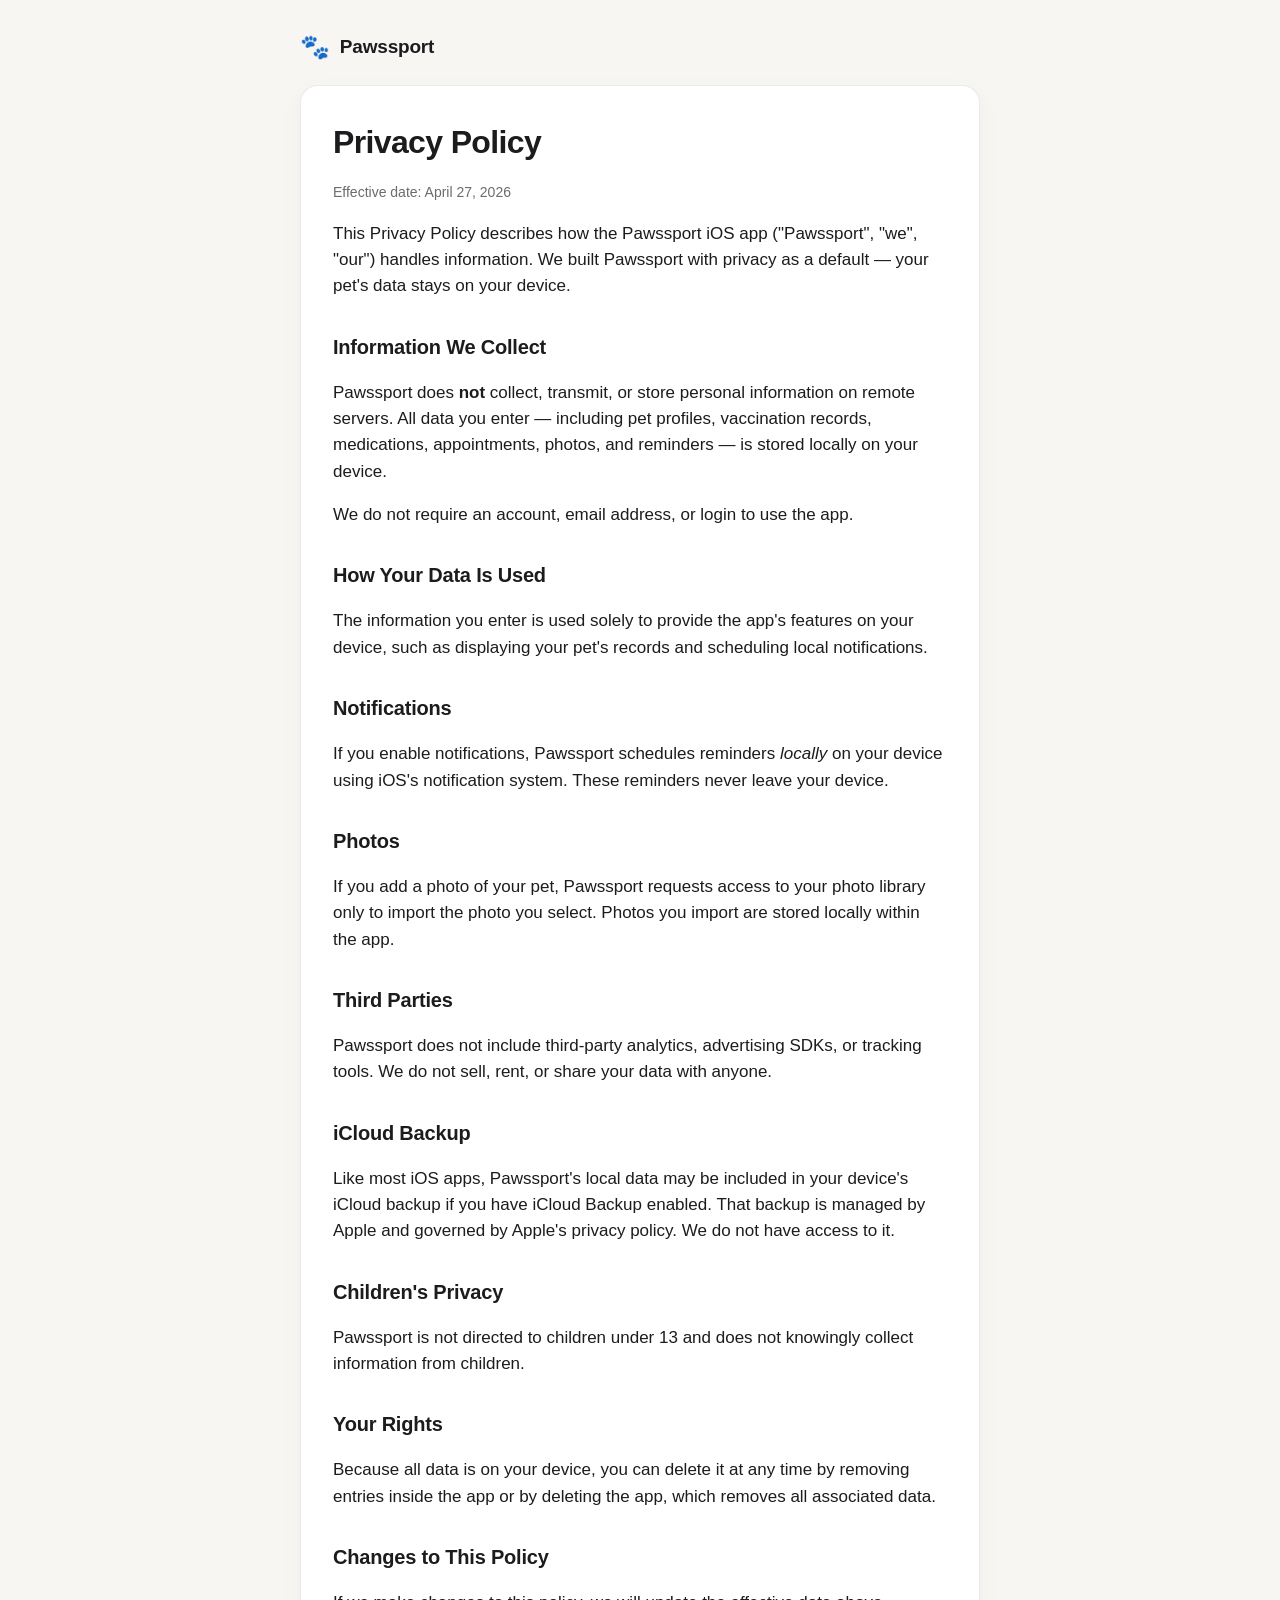
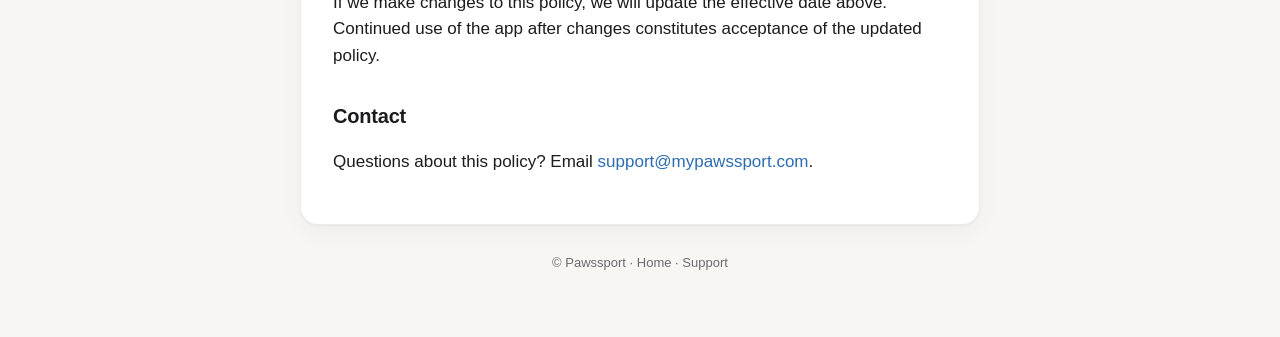
==== privacy/index.html @ cc6ce4c4 "Create index.html" ====
<!doctype html>
<html lang="en">
<head>
  <meta charset="utf-8" />
  <meta name="viewport" content="width=device-width, initial-scale=1" />
  <title>Privacy Policy · Pawssport</title>
  <meta name="description" content="Pawssport Privacy Policy — what we collect, how we use it, and your rights." />
  <link rel="stylesheet" href="../styles.css" />
</head>
<body>
  <div class="wrap">
    <header class="site">
      <a class="brand" href="../"><span class="paw">🐾</span> Pawssport</a>
    </header>

    <main class="card">
      <h1>Privacy Policy</h1>
      <p class="muted small">Effective date: April 27, 2026</p>

      <p>This Privacy Policy describes how the Pawssport iOS app ("Pawssport", "we", "our") handles information. We built Pawssport with privacy as a default — your pet's data stays on your device.</p>

      <h2>Information We Collect</h2>
      <p>Pawssport does <strong>not</strong> collect, transmit, or store personal information on remote servers. All data you enter — including pet profiles, vaccination records, medications, appointments, photos, and reminders — is stored locally on your device.</p>
      <p>We do not require an account, email address, or login to use the app.</p>

      <h2>How Your Data Is Used</h2>
      <p>The information you enter is used solely to provide the app's features on your device, such as displaying your pet's records and scheduling local notifications.</p>

      <h2>Notifications</h2>
      <p>If you enable notifications, Pawssport schedules reminders <em>locally</em> on your device using iOS's notification system. These reminders never leave your device.</p>

      <h2>Photos</h2>
      <p>If you add a photo of your pet, Pawssport requests access to your photo library only to import the photo you select. Photos you import are stored locally within the app.</p>

      <h2>Third Parties</h2>
      <p>Pawssport does not include third-party analytics, advertising SDKs, or tracking tools. We do not sell, rent, or share your data with anyone.</p>

      <h2>iCloud Backup</h2>
      <p>Like most iOS apps, Pawssport's local data may be included in your device's iCloud backup if you have iCloud Backup enabled. That backup is managed by Apple and governed by Apple's privacy policy. We do not have access to it.</p>

      <h2>Children's Privacy</h2>
      <p>Pawssport is not directed to children under 13 and does not knowingly collect information from children.</p>

      <h2>Your Rights</h2>
      <p>Because all data is on your device, you can delete it at any time by removing entries inside the app or by deleting the app, which removes all associated data.</p>

      <h2>Changes to This Policy</h2>
      <p>If we make changes to this policy, we will update the effective date above. Continued use of the app after changes constitutes acceptance of the updated policy.</p>

      <h2>Contact</h2>
      <p>Questions about this policy? Email <a href="mailto:support@mypawssport.com">support@mypawssport.com</a>.</p>
    </main>

    <footer class="site">
      © Pawssport · <a href="../">Home</a> · <a href="../support/">Support</a>
    </footer>
  </div>
</body>
</html>
---- styles.css ----
:root {
  --bg: #f7f6f3;
  --card: #ffffff;
  --text: #1c1c1e;
  --muted: #6b6b70;
  --accent: #2b6cb0;
  --border: rgba(0, 0, 0, 0.08);
  --shadow: 0 1px 2px rgba(0,0,0,0.04), 0 8px 24px rgba(0,0,0,0.04);
}

@media (prefers-color-scheme: dark) {
  :root {
    --bg: #0f0f10;
    --card: #1a1a1c;
    --text: #f2f2f5;
    --muted: #9a9aa0;
    --accent: #6aa8e8;
    --border: rgba(255, 255, 255, 0.08);
    --shadow: 0 1px 2px rgba(0,0,0,0.4), 0 8px 24px rgba(0,0,0,0.3);
  }
}

* { box-sizing: border-box; }

html, body {
  margin: 0;
  padding: 0;
  background: var(--bg);
  color: var(--text);
  font-family: -apple-system, BlinkMacSystemFont, "SF Pro Text", "SF Pro Display", "Helvetica Neue", Helvetica, Arial, sans-serif;
  font-size: 17px;
  line-height: 1.55;
  -webkit-font-smoothing: antialiased;
  -moz-osx-font-smoothing: grayscale;
}

.wrap {
  max-width: 720px;
  margin: 0 auto;
  padding: 32px 20px 64px;
}

header.site {
  display: flex;
  align-items: center;
  gap: 10px;
  margin-bottom: 24px;
}

header.site a.brand {
  display: inline-flex;
  align-items: center;
  gap: 10px;
  text-decoration: none;
  color: var(--text);
  font-weight: 700;
  font-size: 19px;
  letter-spacing: -0.01em;
}

header.site .paw {
  font-size: 24px;
  line-height: 1;
}

main.card {
  background: var(--card);
  border: 1px solid var(--border);
  border-radius: 18px;
  box-shadow: var(--shadow);
  padding: 32px;
}

h1 {
  font-size: 32px;
  letter-spacing: -0.02em;
  margin: 0 0 8px;
  font-weight: 700;
}

h2 {
  font-size: 20px;
  letter-spacing: -0.01em;
  margin: 32px 0 8px;
  font-weight: 600;
}

p, li { color: var(--text); }

.muted { color: var(--muted); }
.small { font-size: 14px; }

a { color: var(--accent); text-decoration: none; }
a:hover { text-decoration: underline; }

ul { padding-left: 20px; }
li { margin: 6px 0; }

.hero-actions {
  display: flex;
  flex-wrap: wrap;
  gap: 10px;
  margin-top: 20px;
}

.btn {
  display: inline-block;
  padding: 10px 16px;
  border-radius: 12px;
  background: var(--accent);
  color: #fff !important;
  font-weight: 600;
  font-size: 15px;
}
.btn.secondary {
  background: transparent;
  color: var(--text) !important;
  border: 1px solid var(--border);
}
.btn:hover { text-decoration: none; opacity: 0.92; }

footer.site {
  margin-top: 28px;
  text-align: center;
  color: var(--muted);
  font-size: 13px;
}

footer.site a { color: var(--muted); }

hr.soft {
  border: none;
  border-top: 1px solid var(--border);
  margin: 28px 0;
}
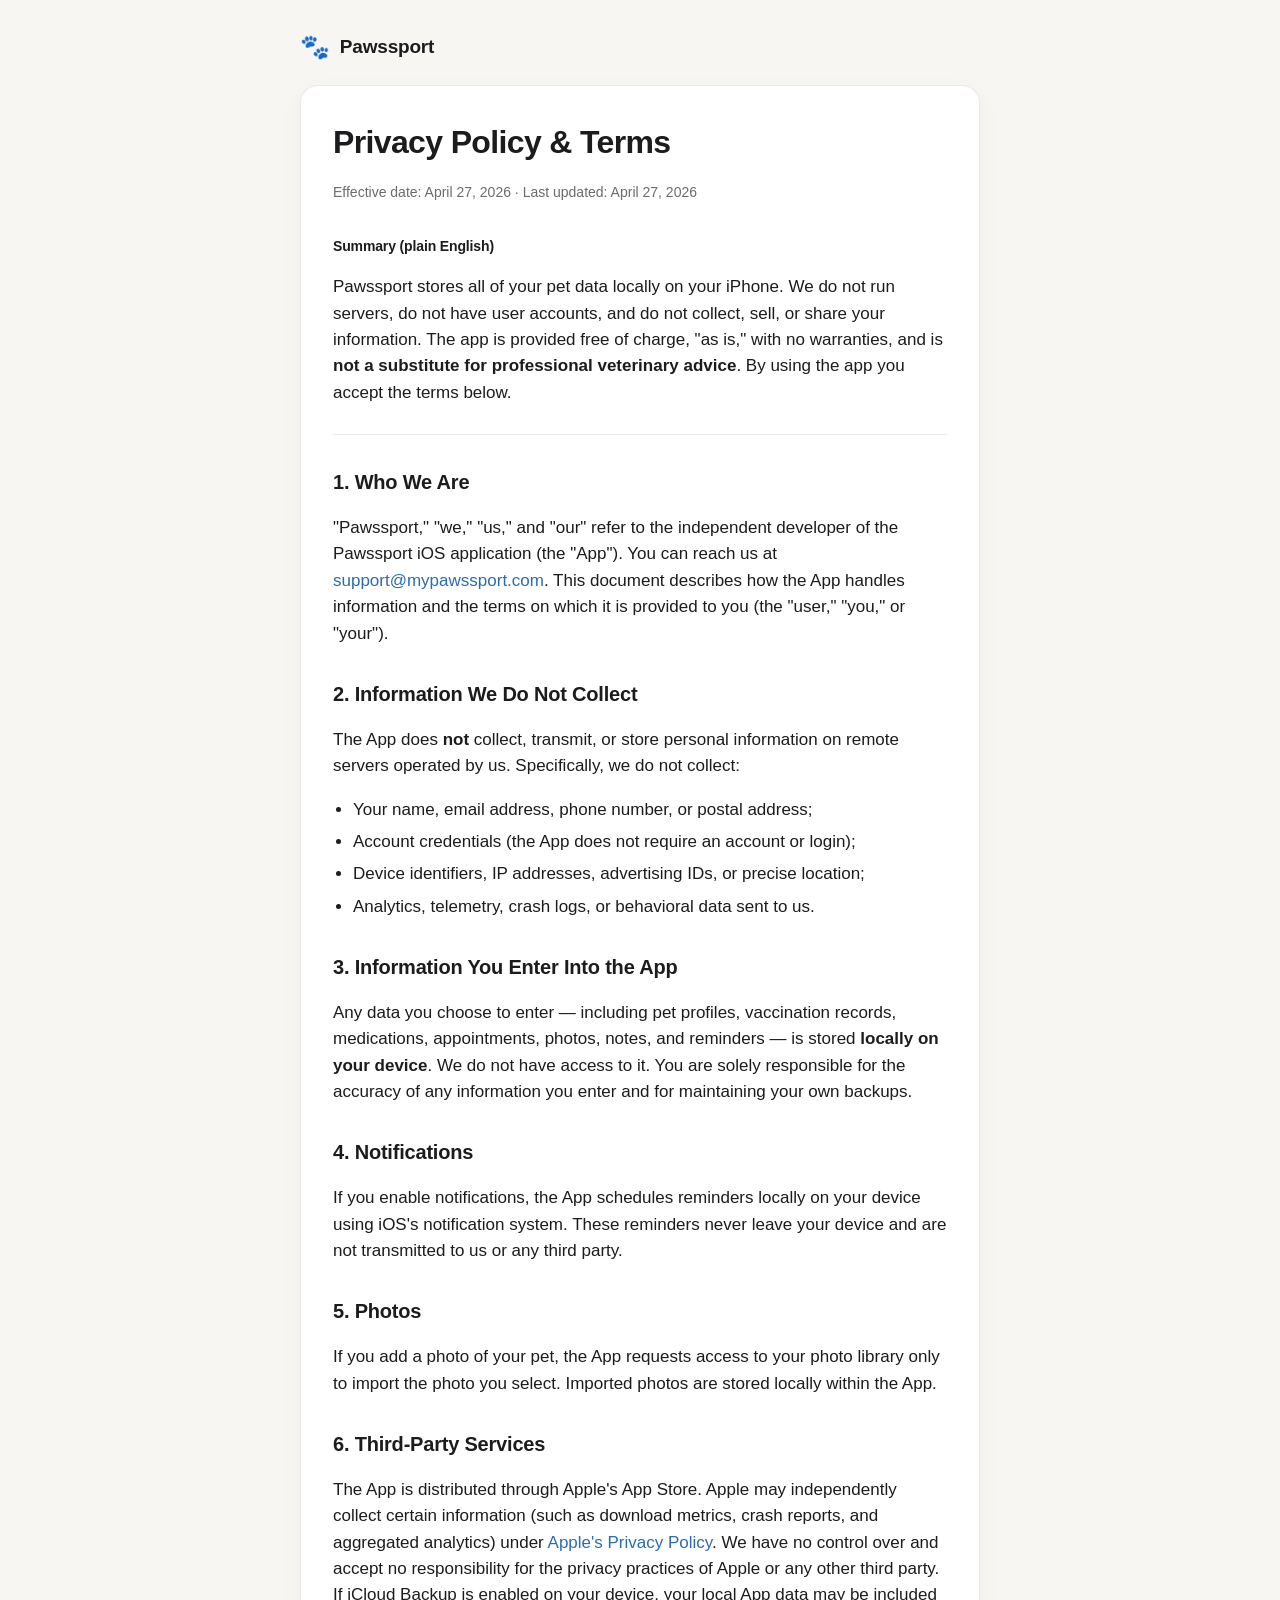
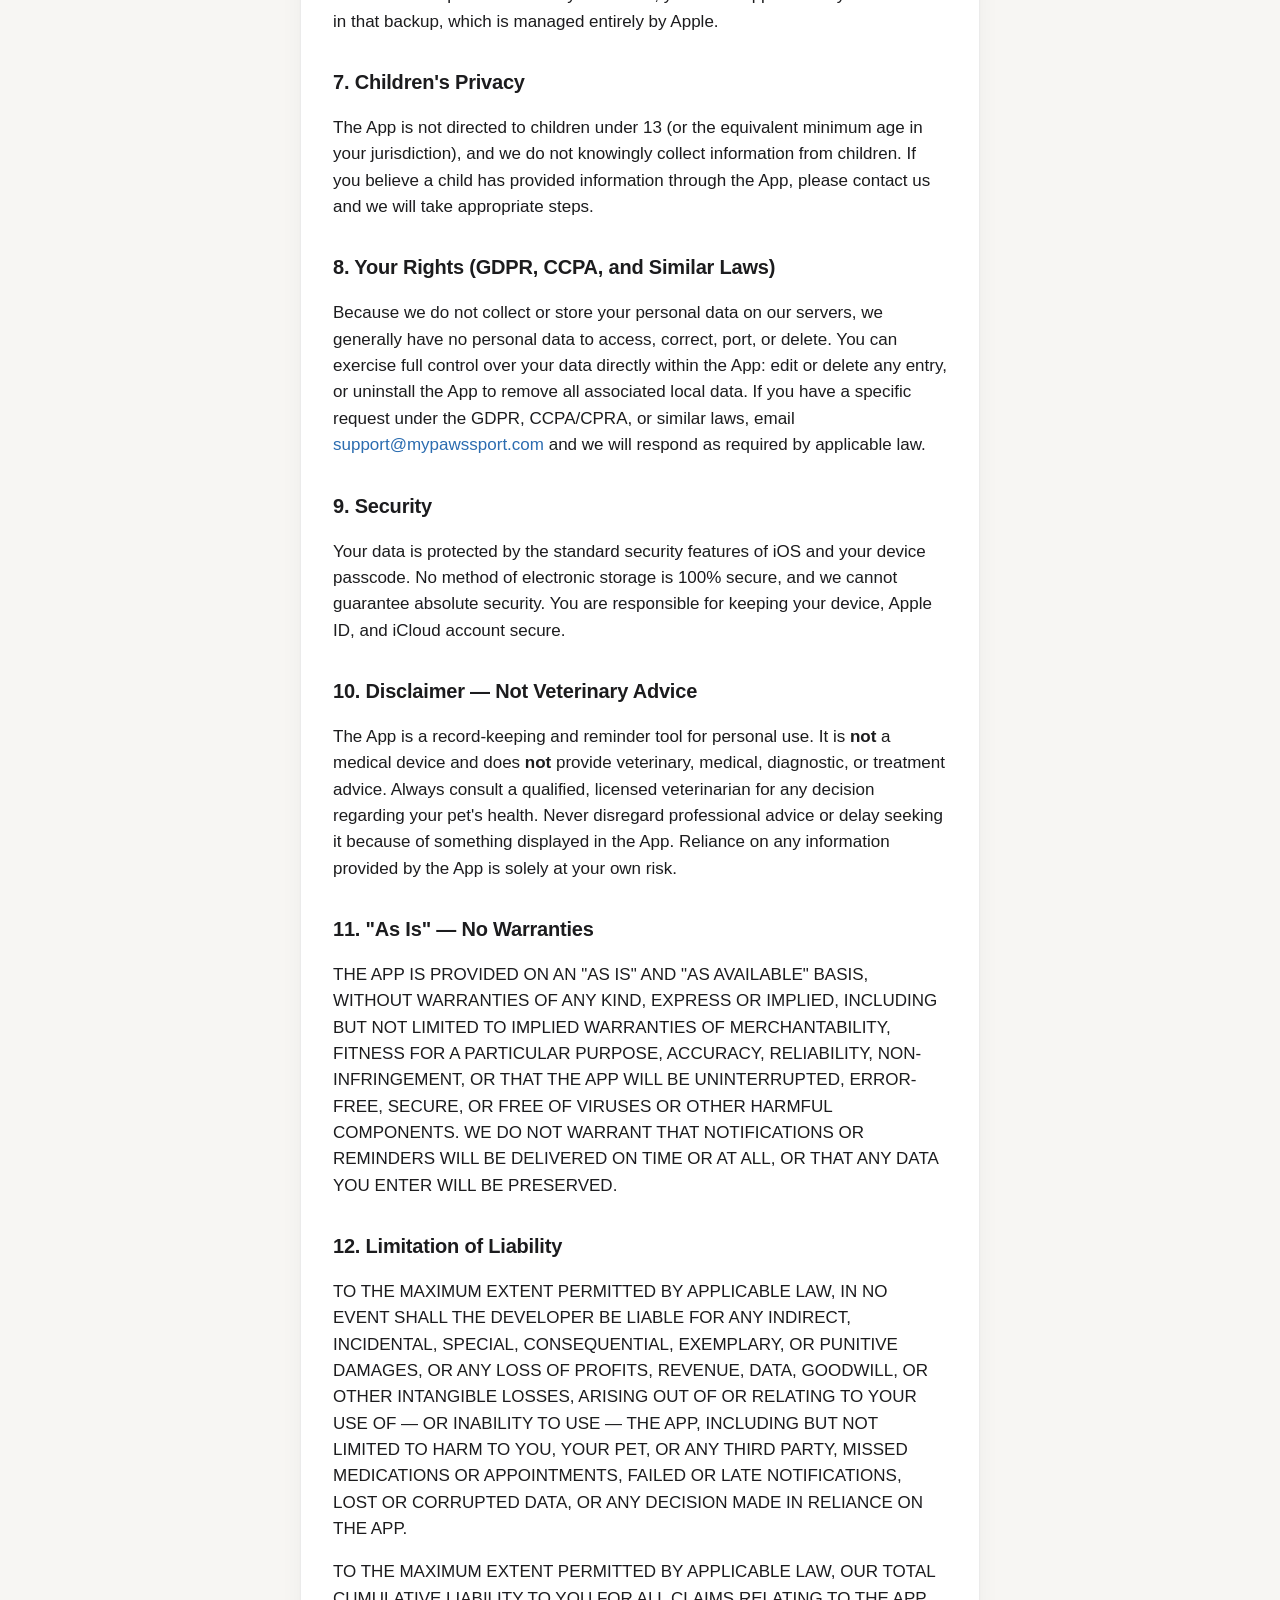
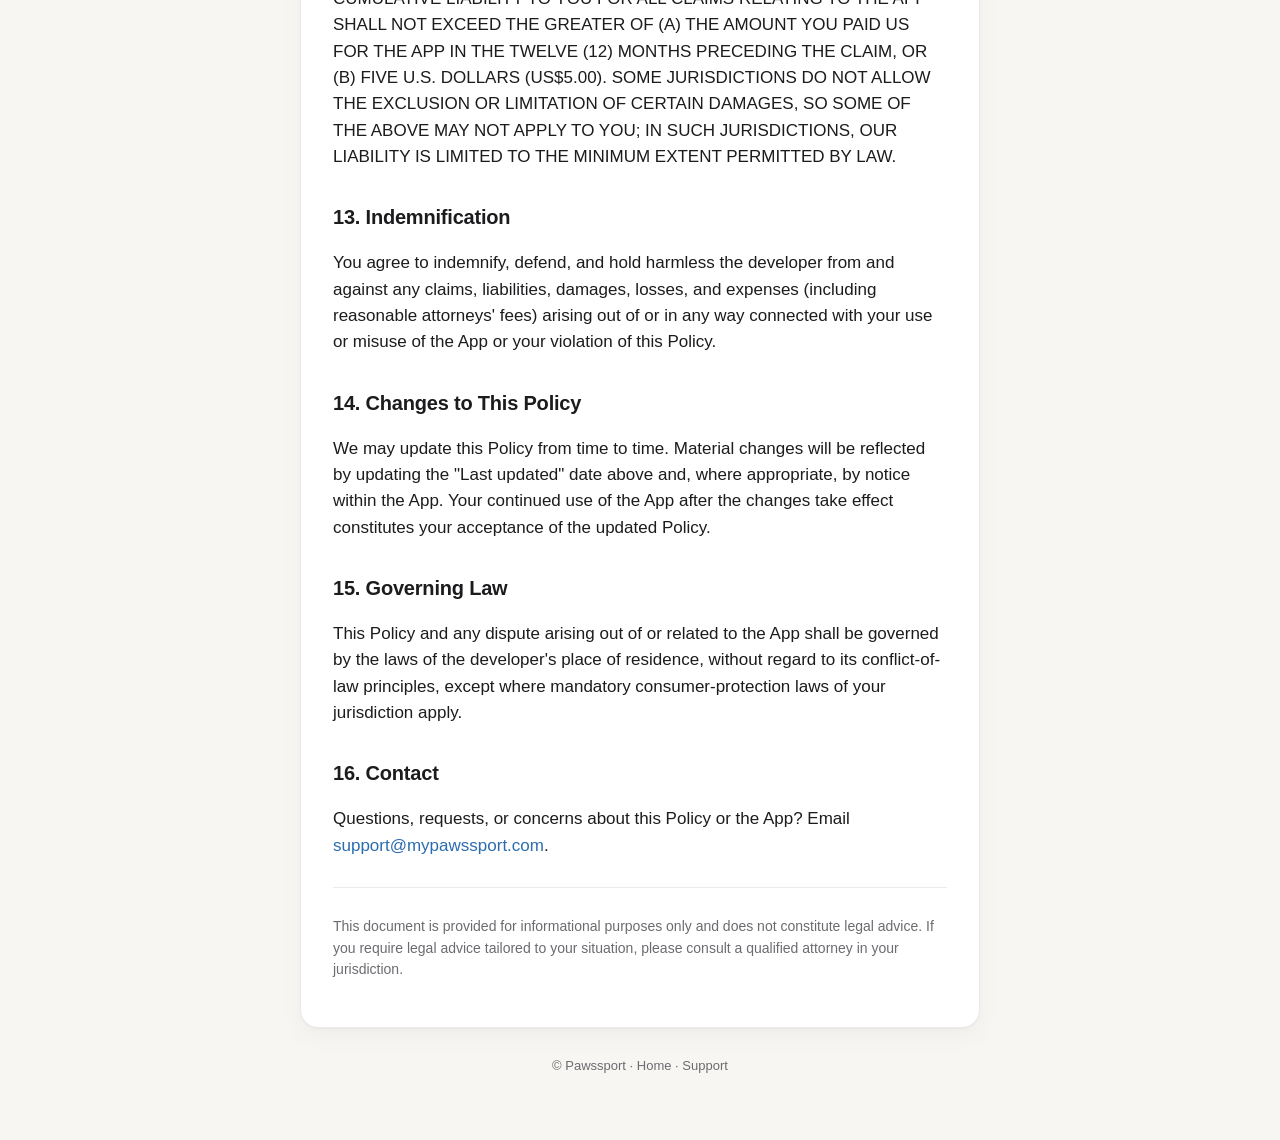
==== commit 2bb59d18: "Update index.html" ====
--- a/privacy/index.html
+++ b/privacy/index.html
@@ -4,7 +4,7 @@
   <meta charset="utf-8" />
   <meta name="viewport" content="width=device-width, initial-scale=1" />
   <title>Privacy Policy · Pawssport</title>
-  <meta name="description" content="Pawssport Privacy Policy — what we collect, how we use it, and your rights." />
+  <meta name="description" content="Pawssport Privacy Policy — what we collect, how we use it, your rights, and important legal disclaimers." />
   <link rel="stylesheet" href="../styles.css" />
 </head>
 <body>
@@ -14,41 +14,71 @@
     </header>
 
     <main class="card">
-      <h1>Privacy Policy</h1>
-      <p class="muted small">Effective date: April 27, 2026</p>
+      <h1>Privacy Policy &amp; Terms</h1>
+      <p class="muted small">Effective date: April 27, 2026 · Last updated: April 27, 2026</p>
 
-      <p>This Privacy Policy describes how the Pawssport iOS app ("Pawssport", "we", "our") handles information. We built Pawssport with privacy as a default — your pet's data stays on your device.</p>
+      <h2 class="small">Summary (plain English)</h2>
+      <p>Pawssport stores all of your pet data locally on your iPhone. We do not run servers, do not have user accounts, and do not collect, sell, or share your information. The app is provided free of charge, "as is," with no warranties, and is <strong>not a substitute for professional veterinary advice</strong>. By using the app you accept the terms below.</p>
 
-      <h2>Information We Collect</h2>
-      <p>Pawssport does <strong>not</strong> collect, transmit, or store personal information on remote servers. All data you enter — including pet profiles, vaccination records, medications, appointments, photos, and reminders — is stored locally on your device.</p>
-      <p>We do not require an account, email address, or login to use the app.</p>
+      <hr class="soft" />
 
-      <h2>How Your Data Is Used</h2>
-      <p>The information you enter is used solely to provide the app's features on your device, such as displaying your pet's records and scheduling local notifications.</p>
+      <h2>1. Who We Are</h2>
+      <p>"Pawssport," "we," "us," and "our" refer to the independent developer of the Pawssport iOS application (the "App"). You can reach us at <a href="mailto:support@mypawssport.com">support@mypawssport.com</a>. This document describes how the App handles information and the terms on which it is provided to you (the "user," "you," or "your").</p>
 
-      <h2>Notifications</h2>
-      <p>If you enable notifications, Pawssport schedules reminders <em>locally</em> on your device using iOS's notification system. These reminders never leave your device.</p>
+      <h2>2. Information We Do Not Collect</h2>
+      <p>The App does <strong>not</strong> collect, transmit, or store personal information on remote servers operated by us. Specifically, we do not collect:</p>
+      <ul>
+        <li>Your name, email address, phone number, or postal address;</li>
+        <li>Account credentials (the App does not require an account or login);</li>
+        <li>Device identifiers, IP addresses, advertising IDs, or precise location;</li>
+        <li>Analytics, telemetry, crash logs, or behavioral data sent to us.</li>
+      </ul>
 
-      <h2>Photos</h2>
-      <p>If you add a photo of your pet, Pawssport requests access to your photo library only to import the photo you select. Photos you import are stored locally within the app.</p>
+      <h2>3. Information You Enter Into the App</h2>
+      <p>Any data you choose to enter — including pet profiles, vaccination records, medications, appointments, photos, notes, and reminders — is stored <strong>locally on your device</strong>. We do not have access to it. You are solely responsible for the accuracy of any information you enter and for maintaining your own backups.</p>
 
-      <h2>Third Parties</h2>
-      <p>Pawssport does not include third-party analytics, advertising SDKs, or tracking tools. We do not sell, rent, or share your data with anyone.</p>
+      <h2>4. Notifications</h2>
+      <p>If you enable notifications, the App schedules reminders locally on your device using iOS's notification system. These reminders never leave your device and are not transmitted to us or any third party.</p>
 
-      <h2>iCloud Backup</h2>
-      <p>Like most iOS apps, Pawssport's local data may be included in your device's iCloud backup if you have iCloud Backup enabled. That backup is managed by Apple and governed by Apple's privacy policy. We do not have access to it.</p>
+      <h2>5. Photos</h2>
+      <p>If you add a photo of your pet, the App requests access to your photo library only to import the photo you select. Imported photos are stored locally within the App.</p>
 
-      <h2>Children's Privacy</h2>
-      <p>Pawssport is not directed to children under 13 and does not knowingly collect information from children.</p>
+      <h2>6. Third-Party Services</h2>
+      <p>The App is distributed through Apple's App Store. Apple may independently collect certain information (such as download metrics, crash reports, and aggregated analytics) under <a href="https://www.apple.com/legal/privacy/">Apple's Privacy Policy</a>. We have no control over and accept no responsibility for the privacy practices of Apple or any other third party. If iCloud Backup is enabled on your device, your local App data may be included in that backup, which is managed entirely by Apple.</p>
 
-      <h2>Your Rights</h2>
-      <p>Because all data is on your device, you can delete it at any time by removing entries inside the app or by deleting the app, which removes all associated data.</p>
+      <h2>7. Children's Privacy</h2>
+      <p>The App is not directed to children under 13 (or the equivalent minimum age in your jurisdiction), and we do not knowingly collect information from children. If you believe a child has provided information through the App, please contact us and we will take appropriate steps.</p>
 
-      <h2>Changes to This Policy</h2>
-      <p>If we make changes to this policy, we will update the effective date above. Continued use of the app after changes constitutes acceptance of the updated policy.</p>
+      <h2>8. Your Rights (GDPR, CCPA, and Similar Laws)</h2>
+      <p>Because we do not collect or store your personal data on our servers, we generally have no personal data to access, correct, port, or delete. You can exercise full control over your data directly within the App: edit or delete any entry, or uninstall the App to remove all associated local data. If you have a specific request under the GDPR, CCPA/CPRA, or similar laws, email <a href="mailto:support@mypawssport.com">support@mypawssport.com</a> and we will respond as required by applicable law.</p>
 
-      <h2>Contact</h2>
-      <p>Questions about this policy? Email <a href="mailto:support@mypawssport.com">support@mypawssport.com</a>.</p>
+      <h2>9. Security</h2>
+      <p>Your data is protected by the standard security features of iOS and your device passcode. No method of electronic storage is 100% secure, and we cannot guarantee absolute security. You are responsible for keeping your device, Apple ID, and iCloud account secure.</p>
+
+      <h2>10. Disclaimer — Not Veterinary Advice</h2>
+      <p>The App is a record-keeping and reminder tool for personal use. It is <strong>not</strong> a medical device and does <strong>not</strong> provide veterinary, medical, diagnostic, or treatment advice. Always consult a qualified, licensed veterinarian for any decision regarding your pet's health. Never disregard professional advice or delay seeking it because of something displayed in the App. Reliance on any information provided by the App is solely at your own risk.</p>
+
+      <h2>11. "As Is" — No Warranties</h2>
+      <p>THE APP IS PROVIDED ON AN "AS IS" AND "AS AVAILABLE" BASIS, WITHOUT WARRANTIES OF ANY KIND, EXPRESS OR IMPLIED, INCLUDING BUT NOT LIMITED TO IMPLIED WARRANTIES OF MERCHANTABILITY, FITNESS FOR A PARTICULAR PURPOSE, ACCURACY, RELIABILITY, NON-INFRINGEMENT, OR THAT THE APP WILL BE UNINTERRUPTED, ERROR-FREE, SECURE, OR FREE OF VIRUSES OR OTHER HARMFUL COMPONENTS. WE DO NOT WARRANT THAT NOTIFICATIONS OR REMINDERS WILL BE DELIVERED ON TIME OR AT ALL, OR THAT ANY DATA YOU ENTER WILL BE PRESERVED.</p>
+
+      <h2>12. Limitation of Liability</h2>
+      <p>TO THE MAXIMUM EXTENT PERMITTED BY APPLICABLE LAW, IN NO EVENT SHALL THE DEVELOPER BE LIABLE FOR ANY INDIRECT, INCIDENTAL, SPECIAL, CONSEQUENTIAL, EXEMPLARY, OR PUNITIVE DAMAGES, OR ANY LOSS OF PROFITS, REVENUE, DATA, GOODWILL, OR OTHER INTANGIBLE LOSSES, ARISING OUT OF OR RELATING TO YOUR USE OF — OR INABILITY TO USE — THE APP, INCLUDING BUT NOT LIMITED TO HARM TO YOU, YOUR PET, OR ANY THIRD PARTY, MISSED MEDICATIONS OR APPOINTMENTS, FAILED OR LATE NOTIFICATIONS, LOST OR CORRUPTED DATA, OR ANY DECISION MADE IN RELIANCE ON THE APP.</p>
+      <p>TO THE MAXIMUM EXTENT PERMITTED BY APPLICABLE LAW, OUR TOTAL CUMULATIVE LIABILITY TO YOU FOR ALL CLAIMS RELATING TO THE APP SHALL NOT EXCEED THE GREATER OF (A) THE AMOUNT YOU PAID US FOR THE APP IN THE TWELVE (12) MONTHS PRECEDING THE CLAIM, OR (B) FIVE U.S. DOLLARS (US$5.00). SOME JURISDICTIONS DO NOT ALLOW THE EXCLUSION OR LIMITATION OF CERTAIN DAMAGES, SO SOME OF THE ABOVE MAY NOT APPLY TO YOU; IN SUCH JURISDICTIONS, OUR LIABILITY IS LIMITED TO THE MINIMUM EXTENT PERMITTED BY LAW.</p>
+
+      <h2>13. Indemnification</h2>
+      <p>You agree to indemnify, defend, and hold harmless the developer from and against any claims, liabilities, damages, losses, and expenses (including reasonable attorneys' fees) arising out of or in any way connected with your use or misuse of the App or your violation of this Policy.</p>
+
+      <h2>14. Changes to This Policy</h2>
+      <p>We may update this Policy from time to time. Material changes will be reflected by updating the "Last updated" date above and, where appropriate, by notice within the App. Your continued use of the App after the changes take effect constitutes your acceptance of the updated Policy.</p>
+
+      <h2>15. Governing Law</h2>
+      <p>This Policy and any dispute arising out of or related to the App shall be governed by the laws of the developer's place of residence, without regard to its conflict-of-law principles, except where mandatory consumer-protection laws of your jurisdiction apply.</p>
+
+      <h2>16. Contact</h2>
+      <p>Questions, requests, or concerns about this Policy or the App? Email <a href="mailto:support@mypawssport.com">support@mypawssport.com</a>.</p>
+
+      <hr class="soft" />
+      <p class="small muted">This document is provided for informational purposes only and does not constitute legal advice. If you require legal advice tailored to your situation, please consult a qualified attorney in your jurisdiction.</p>
     </main>
 
     <footer class="site">
